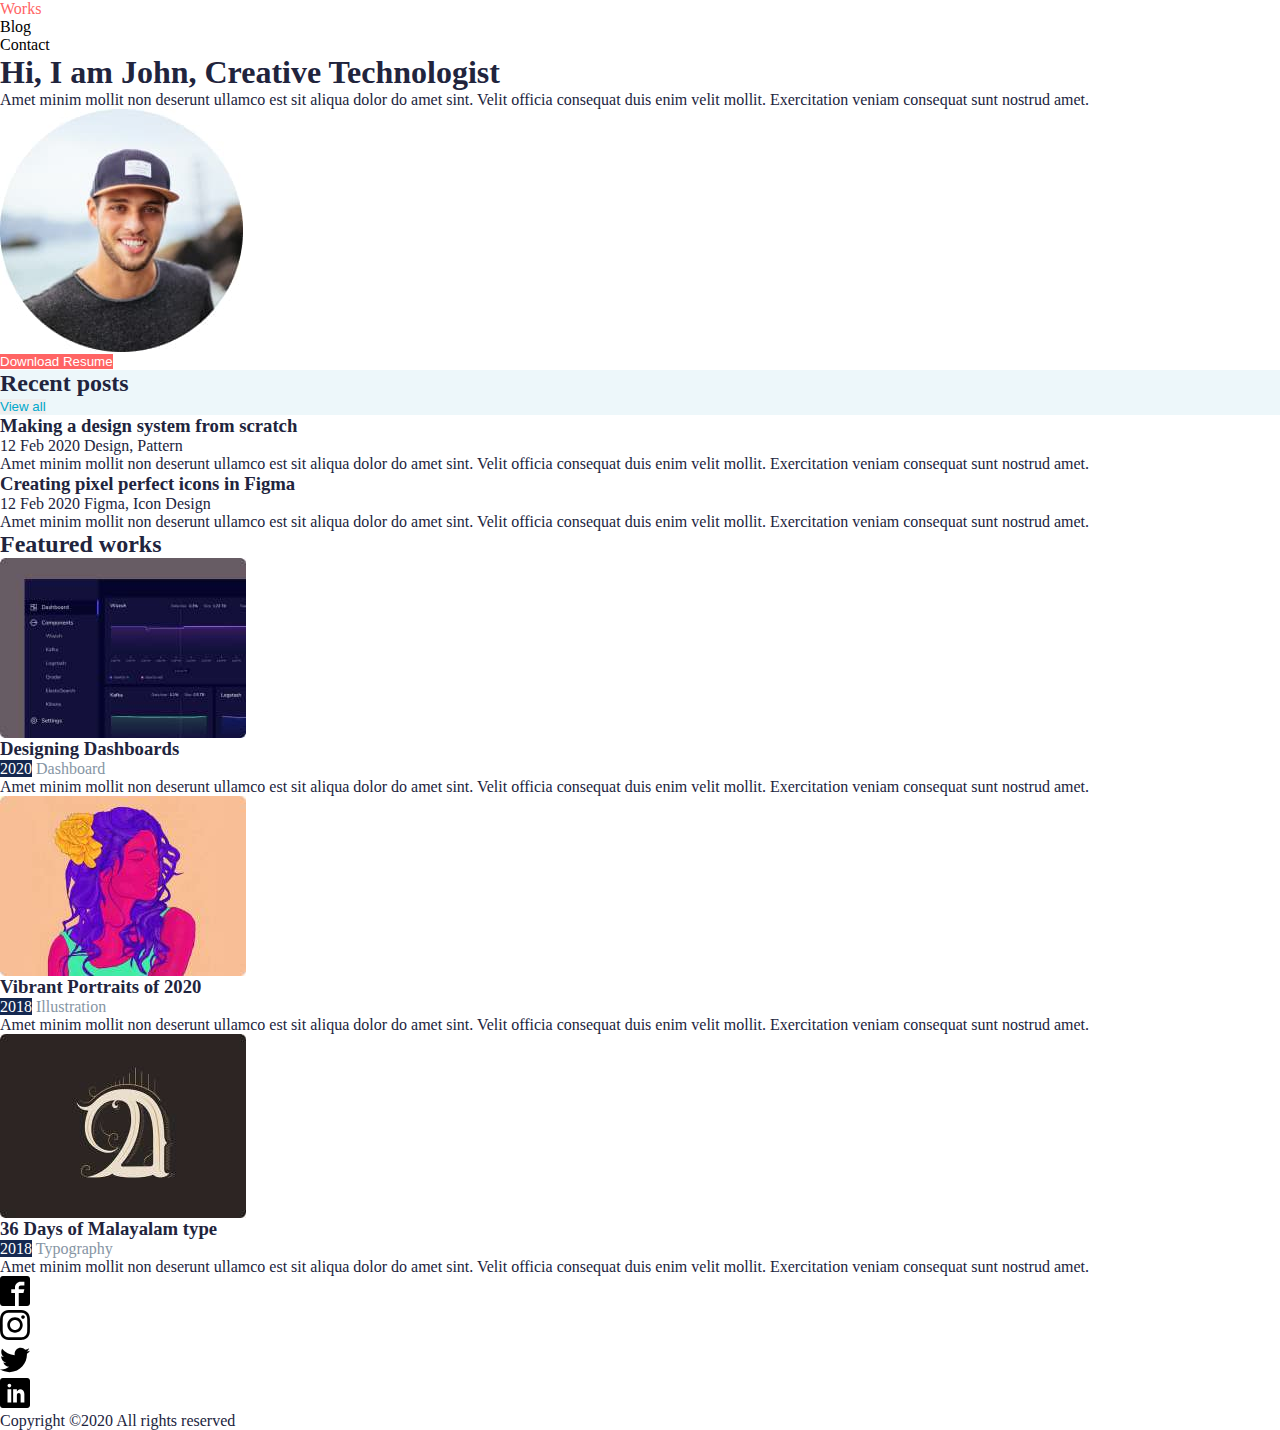
==== index.html @ 699602d0 "Merge branch 'main' into feature/blog-styles" ====
<!DOCTYPE html>
<html lang="en">
<head>
    <meta charset="UTF-8">
    <meta http-equiv="X-UA-Compatible" content="IE=edge">
    <meta name="viewport" content="width=device-width, initial-scale=1.0">
    <!-- <link rel="stylesheet" href="https://cdnjs.cloudflare.com/ajax/libs/normalize/8.0.1/normalize.min.css"
        integrity="sha512-NhSC1YmyruXifcj/KFRWoC561YpHpc5Jtzgvbuzx5VozKpWvQ+4nXhPdFgmx8xqexRcpAglTj9sIBWINXa8x5w=="
        crossorigin="anonymous" referrerpolicy="no-referrer" /> -->
        <link rel="stylesheet" href="./css/reset.css">
        <link rel="stylesheet" href="./css/styles.css">
    <title>My profile page</title>
</head>
<body>
    <header>
        <nav class="nav-menu">
            <ul class="nav-container">
                <li class="nav-item"><a href="/">Works</a></li>
                <li class="nav-item"><a href="/blog.html">Blog</a></li>
                <li class="nav-item"><a href="/">Contact</a></li>
            </ul>
        </nav>
    </header>
    <main>
        <!-- Section hero -->
        <section class="hero-wrapper">
            <h1 class="hero-title">
                Hi, I am John,
                Creative Technologist
            </h1>
            <p class="hero-text">Amet minim mollit non deserunt ullamco est sit aliqua dolor do amet sint. Velit officia consequat duis enim velit mollit. Exercitation veniam consequat sunt nostrud amet.</p>
            <img src="./images/profile_photo.jpg" alt="My photo" class="hero-img"/>
            <button type="button" class="hero-btn">
                Download Resume
            </button>
        </section>
        <!-- Section post -->
        <section class="post-container">
            <h2 class="post-title"> Recent posts</h2>
            <button type="button" class="post-btn">
                View all
            </button>
            <ul class="post-list">
                <li class="post-item">
                    <h3 class="post-item-title">Making a design system from scratch</h3>
                    <div class="post-item-wrapper">
                        <span class="post-item-date">12 Feb 2020</span>
                        <span class="post-item-theme">Design, Pattern</span>
                    </div>
                    <p  class="post-item-text">Amet minim mollit non deserunt ullamco est sit aliqua dolor do amet sint. Velit officia consequat duis enim velit mollit. Exercitation veniam consequat sunt nostrud amet.</p>
                </li>
                <li class="post-item">
                    <h3 class="post-item-title">Creating pixel perfect icons in Figma</h3>
                    <div class="post-item-wrapper">
                        <span class="post-item-date">12 Feb 2020</span>
                        <span class="post-item-theme">Figma, Icon Design</span>
                    </div>
                    <p class="post-item-text">Amet minim mollit non deserunt ullamco est sit aliqua dolor do amet sint. Velit officia consequat duis enim velit mollit. Exercitation veniam consequat sunt nostrud amet.</p>
                </li>
            </ul>
        </section>
        <!-- My-works -->
        <section class="works-container">
            <h2 class="works-title">Featured works</h2>
            <ul class="works-list">
                <li class="works-item">
                    <img src="./images/diagram_result.jpg" alt="diagram" class="works-item-image">
                    <h3 class="works-item-title">Designing Dashboards</h3>
                    <div class="works-item-info">
                        <span class="works-item-date">2020</span>
                        <span class="works-item-class">Dashboard</span>
                    </div>
                    <p class="works-item-text">Amet minim mollit non deserunt ullamco est sit aliqua dolor do amet sint. Velit officia consequat duis enim velit
                    mollit. Exercitation veniam consequat sunt nostrud amet.</p>
                </li>
                <li class="works-item"> 
                    <img src="./images/women-portrait_result.jpg" alt="women portrait" class="works-item-image">
                    <h3 class="works-item-title">Vibrant Portraits of 2020</h3>
                    <div class="works-item-info">
                        <span class="works-item-date">2018</span>
                        <span class="works-item-class">Illustration</span>
                    </div>
                    <p class="works-item-text">Amet minim mollit non deserunt ullamco est sit aliqua dolor do amet sint. Velit officia consequat duis enim velit
                    mollit. Exercitation veniam consequat sunt nostrud amet.</p>
                </li>
                <li class="works-item"> 
                    <img src="./images/symbol_result.jpg" alt="symbol 'A'" class="works-item-image">
                    <h3 class="works-item-title">36 Days of Malayalam type</h3>
                    <div class="works-item-info">
                        <span class="works-item-date">2018</span>
                        <span class="works-item-class">Typography</span>
                    </div>
                    <p class="works-item-text">Amet minim mollit non deserunt ullamco est sit aliqua dolor do amet sint. Velit officia consequat duis enim velit
                    mollit. Exercitation veniam consequat sunt nostrud amet.</p>
                </li>
            </ul>
        </section>
    </main>
    <footer>
        <ul class="footer-list">
            <li class="footer-item">
                <a class="footer-link" href="">
                    <svg class="footer-icon" width="30" height="30">
                        <use href="./images/icons.svg#icon-facebook"></use>
                    </svg>
                </a>
            </li>
            <li class="footer-item">
                <a class="footer-link" href="">
                    <svg class="footer-icon" width="30" height="30">
                        <use href="./images/icons.svg#icon-instagram"></use>
                    </svg>
                </a>
            </li>
            <li class="footer-item">
                <a class="footer-link" href="">
                    <svg class="footer-icon" width="30" height="30">
                        <use href="./images/icons.svg#icon-twitter"></use>
                    </svg>
                </a>
            </li>
            <li class="footer-item">
                <a class="footer-link" href="">
                    <svg class="footer-icon" width="30" height="30">
                        <use href="./images/icons.svg#icon-linkedin"></use>
                    </svg>
                </a>
            </li>
        </ul>
        <p>Copyright &copy;2020 All rights reserved</p>
    </footer>
</body>
</html>
---- css/styles.css ----
/* colors palette */

:root{
    --primary-text-color: #21243D;
    --accent-color:#FF6464;
    --background-color:#fff;
    --secondary-text-color:#000;
    --posts-section-bg: #EDF7FA;
    --view-btn-color:#00A8CC;
    --works-dates-bgc-color:#142850;
    --works-type-color:#8695A4;
    --works-line-color :#E0E0E0;
}

body{
    background-color: var(--background-color);
    color: var(--primary-text-color);
}

/* header-section styles */
.nav-item, .header-item{
    color:var(--secondary-text-color);
}
.nav-item:hover, .nav-item:focus{
    color: var(--accent-color);
}

.header-item:hover, .header-item:focus{
    color: var(--accent-color);
}

/* section hero */
.hero-btn{
    color: var(--background-color);
    background-color: var(--accent-color);
}


/* section-posts */
.post-container{
    background-color: var(--posts-section-bg);
}

.post-btn{
    color: var(--view-btn-color);
}
.post-item{
    background-color: var(--background-color);
}

/* works section */

.works-item-class, .blog-item-theme{
    color: var(--works-type-color);
}

.works-item-date{
    background-color:var(--works-dates-bgc-color);
    color: var(--background-color);
}

/* footer section */

.footer-link:hover .footer-icon,
.footer-link:focus .footer-icon{
    fill: var(--accent-color);
    cursor: pointer;
}

.blog-footer-item-link:hover .blog-footer-icon,
.blog-footer-item-link:focus .blog-footer-icon{
    fill: var(--accent-color);
    cursor: pointer;
}

.header-item-blog{
    color:var(--accent-color) ;
}
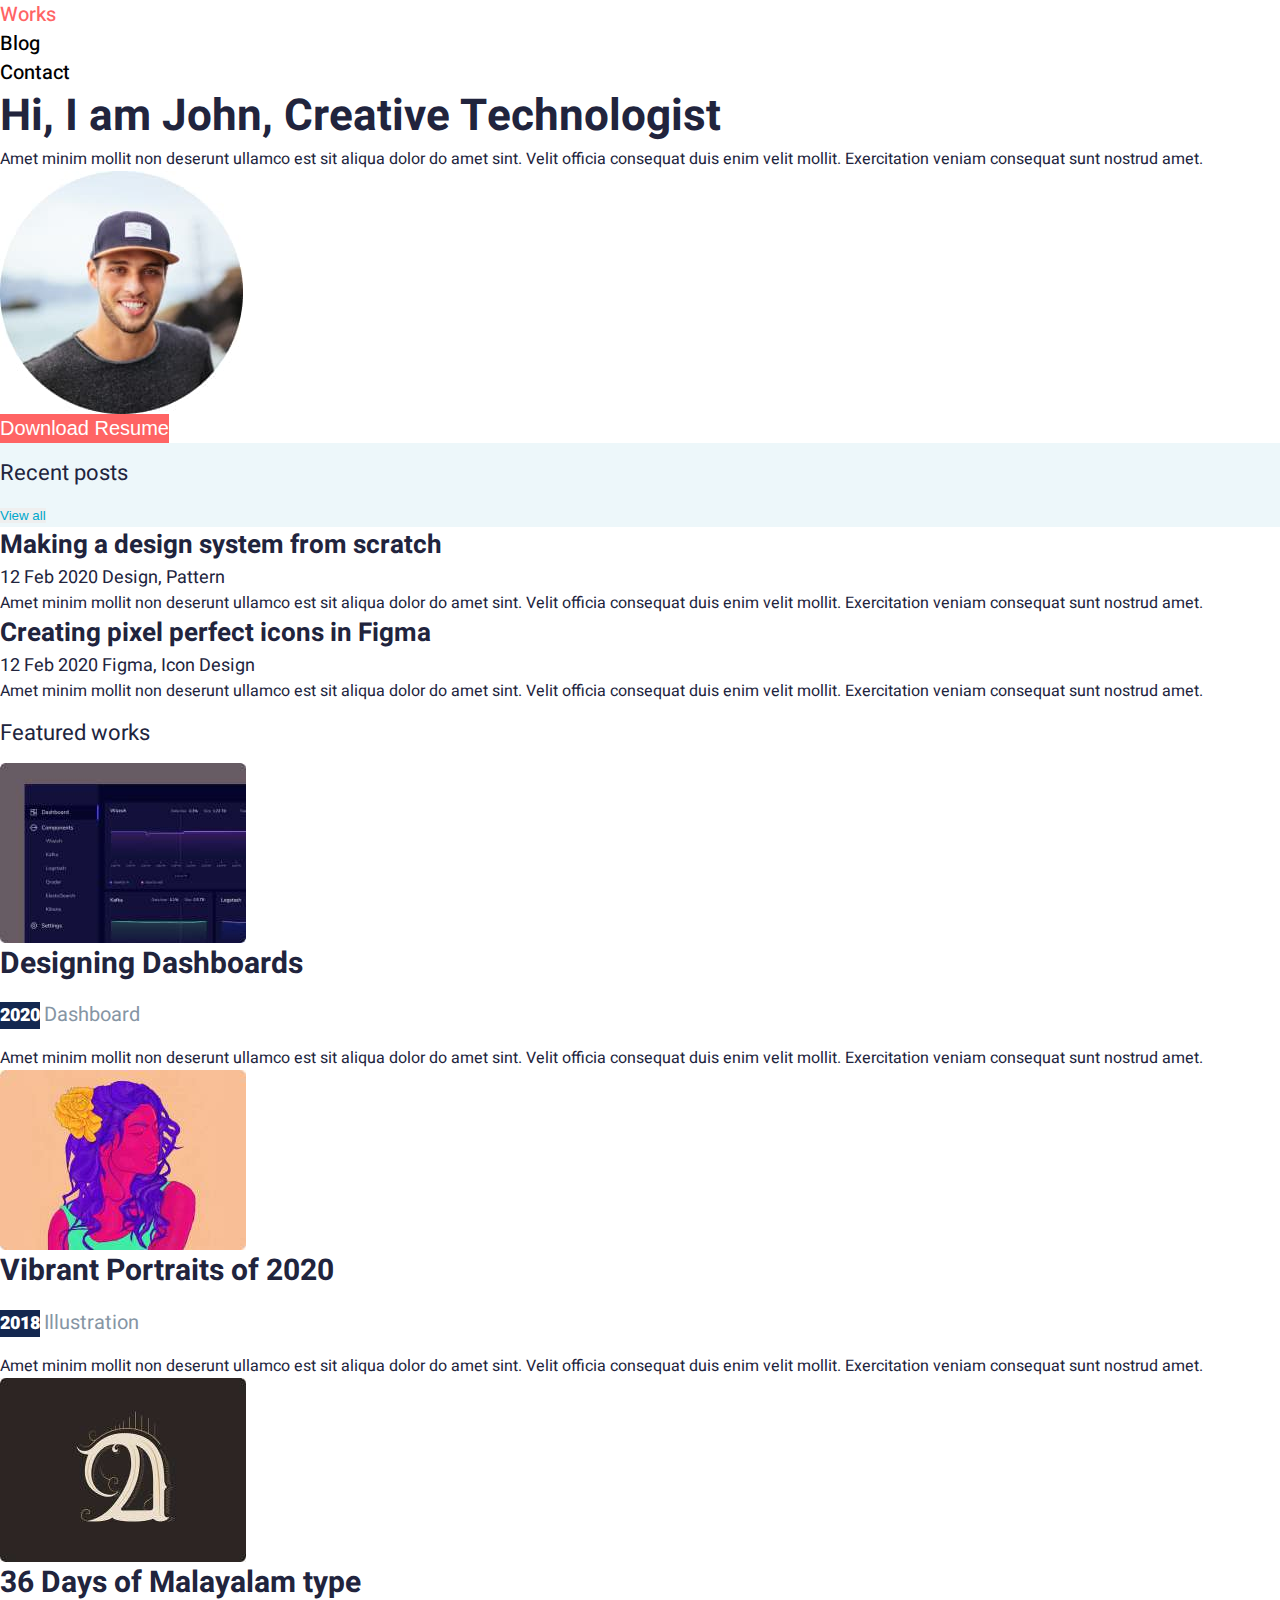
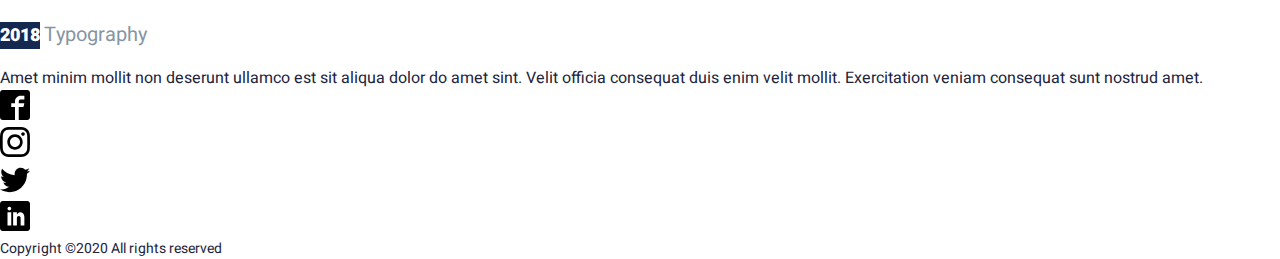
==== commit 8fef3cd1: "added styles for text" ====
--- a/index.html
+++ b/index.html
@@ -7,6 +7,18 @@
     <!-- <link rel="stylesheet" href="https://cdnjs.cloudflare.com/ajax/libs/normalize/8.0.1/normalize.min.css"
         integrity="sha512-NhSC1YmyruXifcj/KFRWoC561YpHpc5Jtzgvbuzx5VozKpWvQ+4nXhPdFgmx8xqexRcpAglTj9sIBWINXa8x5w=="
         crossorigin="anonymous" referrerpolicy="no-referrer" /> -->
+        
+            <!-- <link
+      rel="stylesheet"
+      href="https://cdnjs.cloudflare.com/ajax/libs/modern-normalize/1.1.0/modern-normalize.min.css"
+      integrity="sha512-wpPYUAdjBVSE4KJnH1VR1HeZfpl1ub8YT/NKx4PuQ5NmX2tKuGu6U/JRp5y+Y8XG2tV+wKQpNHVUX03MfMFn9Q=="
+      crossorigin="anonymous"
+      referrerpolicy="no-referrer"
+    /> -->
+    <link rel="preconnect" href="https://fonts.googleapis.com">
+    <link rel="preconnect" href="https://fonts.gstatic.com" crossorigin>
+    <link href="https://fonts.googleapis.com/css2?family=Heebo:wght@400;500;700;900&family=Inter&display=swap"
+        rel="stylesheet">
         <link rel="stylesheet" href="./css/reset.css">
         <link rel="stylesheet" href="./css/styles.css">
     <title>My profile page</title>
@@ -127,7 +139,7 @@
                 </a>
             </li>
         </ul>
-        <p>Copyright &copy;2020 All rights reserved</p>
+        <p class="footer-title">Copyright &copy;2020 All rights reserved</p>
     </footer>
 </body>
 </html>--- a/css/styles.css
+++ b/css/styles.css
@@ -10,16 +10,39 @@
     --works-dates-bgc-color:#142850;
     --works-type-color:#8695A4;
     --works-line-color :#E0E0E0;
+
+    --fw-extra-bold: 900;
+    --fw-bold: 700;
+    --fw-medium: 500;
+
+    --fs-large:44px;
+    --fs-medium:30px;
+
 }
 
 body{
     background-color: var(--background-color);
     color: var(--primary-text-color);
+    
+    font-family: 'Heebo';
+    font-weight: 400;
+    font-size: 16px;
+    line-height: 1.5;
 }
 
 /* header-section styles */
 .nav-item, .header-item{
     color:var(--secondary-text-color);
+}
+.nav-item,
+.header-item, .hero-btn {
+    font-weight: var(--fw-medium);
+}
+.nav-item,
+.header-item,
+.hero-btn,  .works-item-class {
+    font-size: 20px;
+    line-height: 1.45;
 }
 .nav-item:hover, .nav-item:focus{
     color: var(--accent-color);
@@ -27,6 +50,11 @@
 
 .header-item:hover, .header-item:focus{
     color: var(--accent-color);
+}
+.hero-title{
+    font-weight: var(--fw-bold);
+    font-size: var(--fs-large);
+    line-height: 1.36;
 }
 
 /* section hero */
@@ -40,12 +68,25 @@
 .post-container{
     background-color: var(--posts-section-bg);
 }
-
+.post-title, .works-title{
+    font-weight: 400;
+    font-size: 22px;
+    line-height: 2.73;
+}
 .post-btn{
     color: var(--view-btn-color);
 }
 .post-item{
     background-color: var(--background-color);
+}
+.post-item-title{
+    font-weight: var(--fw-bold);
+    font-size: 26px;
+    line-height: 1.46;
+}
+.post-item-wrapper{
+    font-size: 18px;
+    line-height: 1.44;
 }
 
 /* works section */
@@ -57,6 +98,14 @@
 .works-item-date{
     background-color:var(--works-dates-bgc-color);
     color: var(--background-color);
+    font-weight: var(--fw-extra-bold);
+    font-size: 18px;
+    line-height: 3.33;
+}
+.works-item-title{
+    font-weight: var(--fw-bold);
+    font-size: var(--fs-medium);
+    line-height: 1.46;
 }
 
 /* footer section */
@@ -67,12 +116,17 @@
     cursor: pointer;
 }
 
+.footer-title{
+    font-size: 14px;
+}
+
+/* Blog page styles */
 .blog-footer-item-link:hover .blog-footer-icon,
-.blog-footer-item-link:focus .blog-footer-icon{
+.blog-footer-item-link:focus .blog-footer-icon {
     fill: var(--accent-color);
     cursor: pointer;
 }
 
-.header-item-blog{
-    color:var(--accent-color) ;
-}
+.header-item-blog {
+    color: var(--accent-color);
+}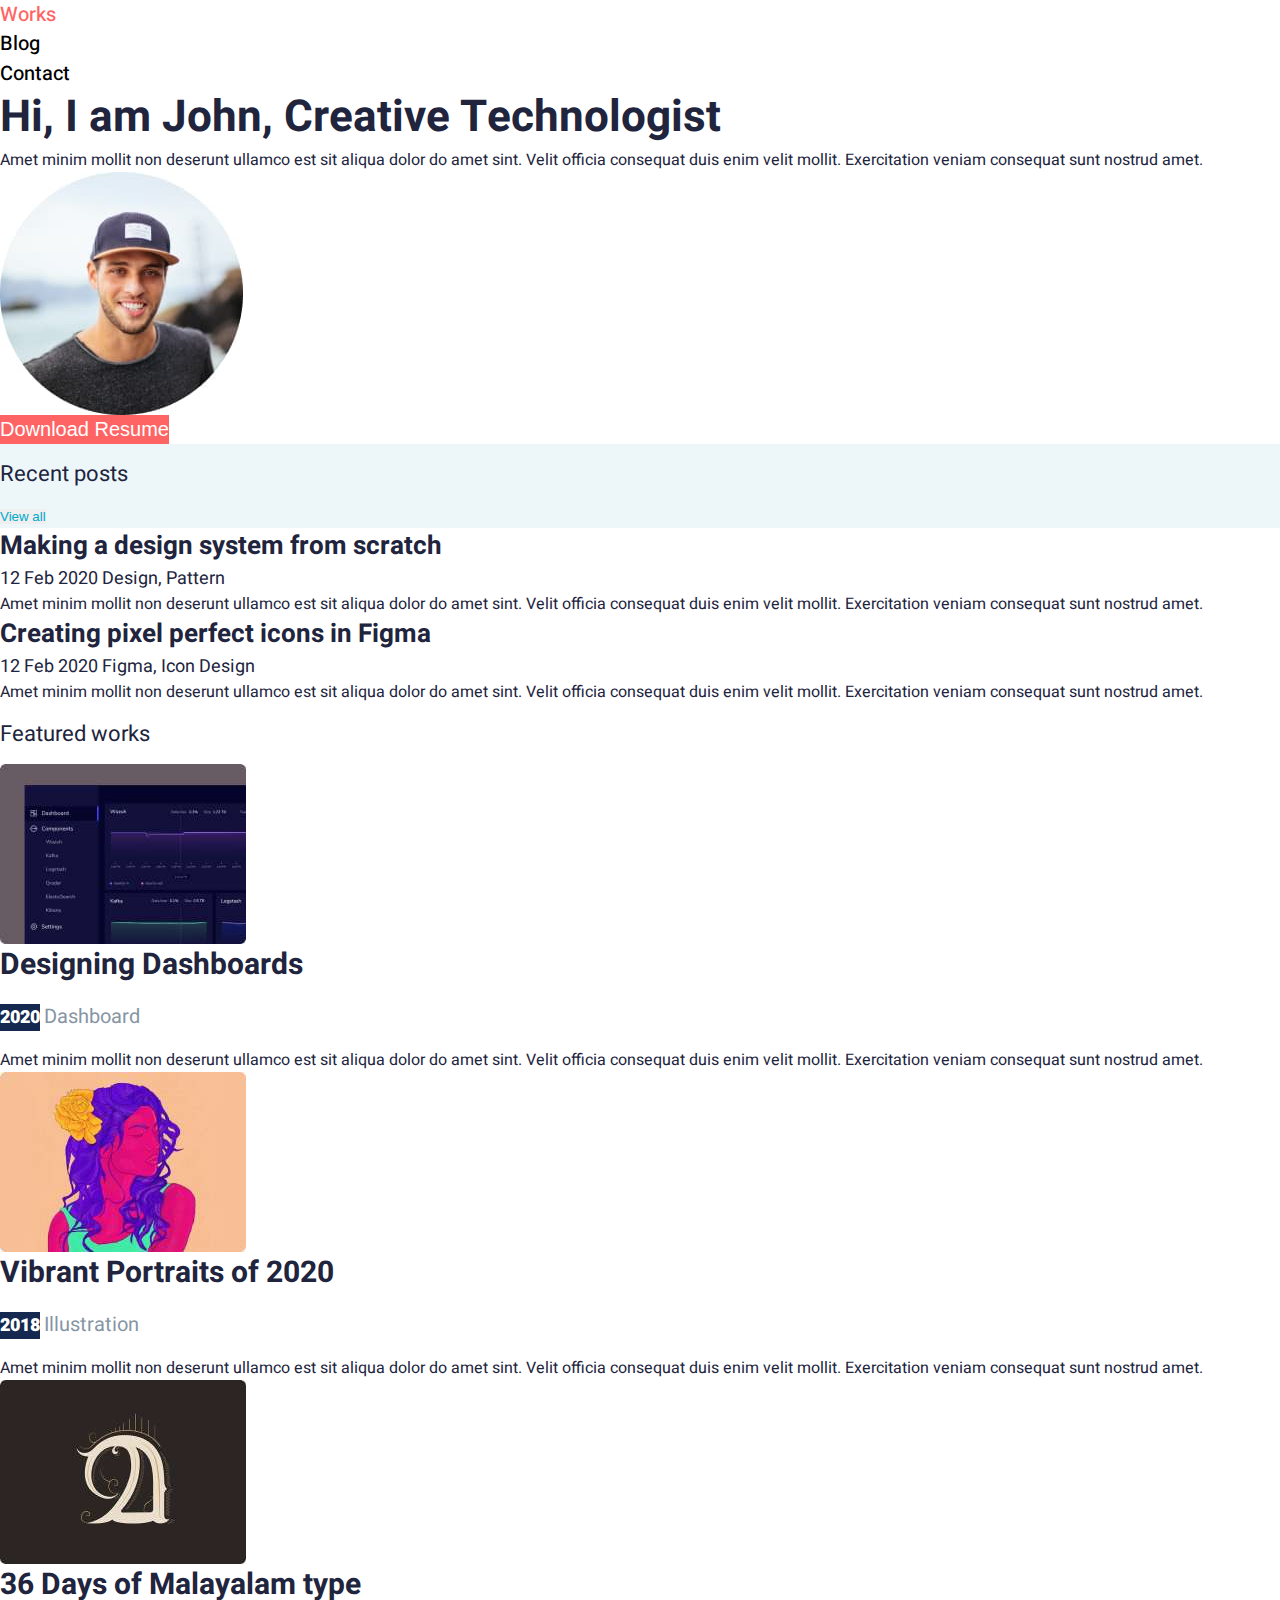
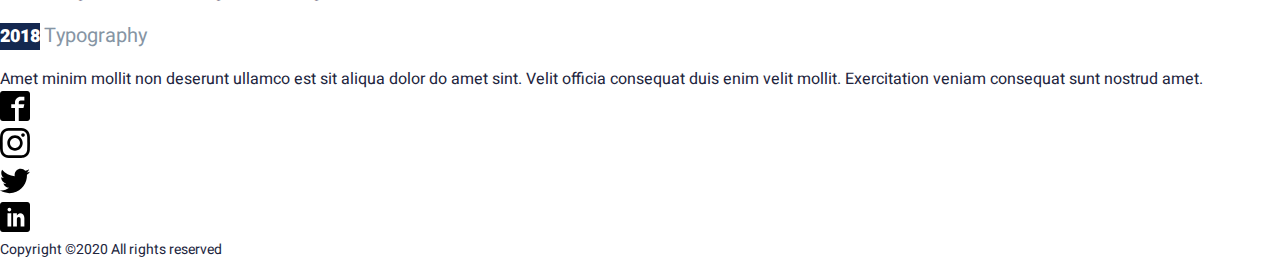
==== commit 35dd6bc2: "add styles to the blog" ====
--- a/index.html
+++ b/index.html
@@ -8,7 +8,7 @@
         integrity="sha512-NhSC1YmyruXifcj/KFRWoC561YpHpc5Jtzgvbuzx5VozKpWvQ+4nXhPdFgmx8xqexRcpAglTj9sIBWINXa8x5w=="
         crossorigin="anonymous" referrerpolicy="no-referrer" /> -->
         
-            <!-- <link
+        <!-- <link
       rel="stylesheet"
       href="https://cdnjs.cloudflare.com/ajax/libs/modern-normalize/1.1.0/modern-normalize.min.css"
       integrity="sha512-wpPYUAdjBVSE4KJnH1VR1HeZfpl1ub8YT/NKx4PuQ5NmX2tKuGu6U/JRp5y+Y8XG2tV+wKQpNHVUX03MfMFn9Q=="
--- a/css/styles.css
+++ b/css/styles.css
@@ -35,14 +35,15 @@
     color:var(--secondary-text-color);
 }
 .nav-item,
-.header-item, .hero-btn {
+.header-item, .header-item-blog, .hero-btn {
     font-weight: var(--fw-medium);
 }
 .nav-item,
 .header-item,
+.header-item-blog,
 .hero-btn,  .works-item-class {
     font-size: 20px;
-    line-height: 1.45;
+    line-height: 1.47;
 }
 .nav-item:hover, .nav-item:focus{
     color: var(--accent-color);
@@ -51,7 +52,7 @@
 .header-item:hover, .header-item:focus{
     color: var(--accent-color);
 }
-.hero-title{
+.hero-title, .blog-title {
     font-weight: var(--fw-bold);
     font-size: var(--fs-large);
     line-height: 1.36;
@@ -129,4 +130,15 @@
 
 .header-item-blog {
     color: var(--accent-color);
-}+}
+
+.blog-item-title{
+    font-weight: 500;
+    font-size: 30px;
+    line-height: 1.46;
+}
+
+.blog-item-date, .blog-item-theme{
+    font-size: 20px;
+    line-height: 1.47;
+}
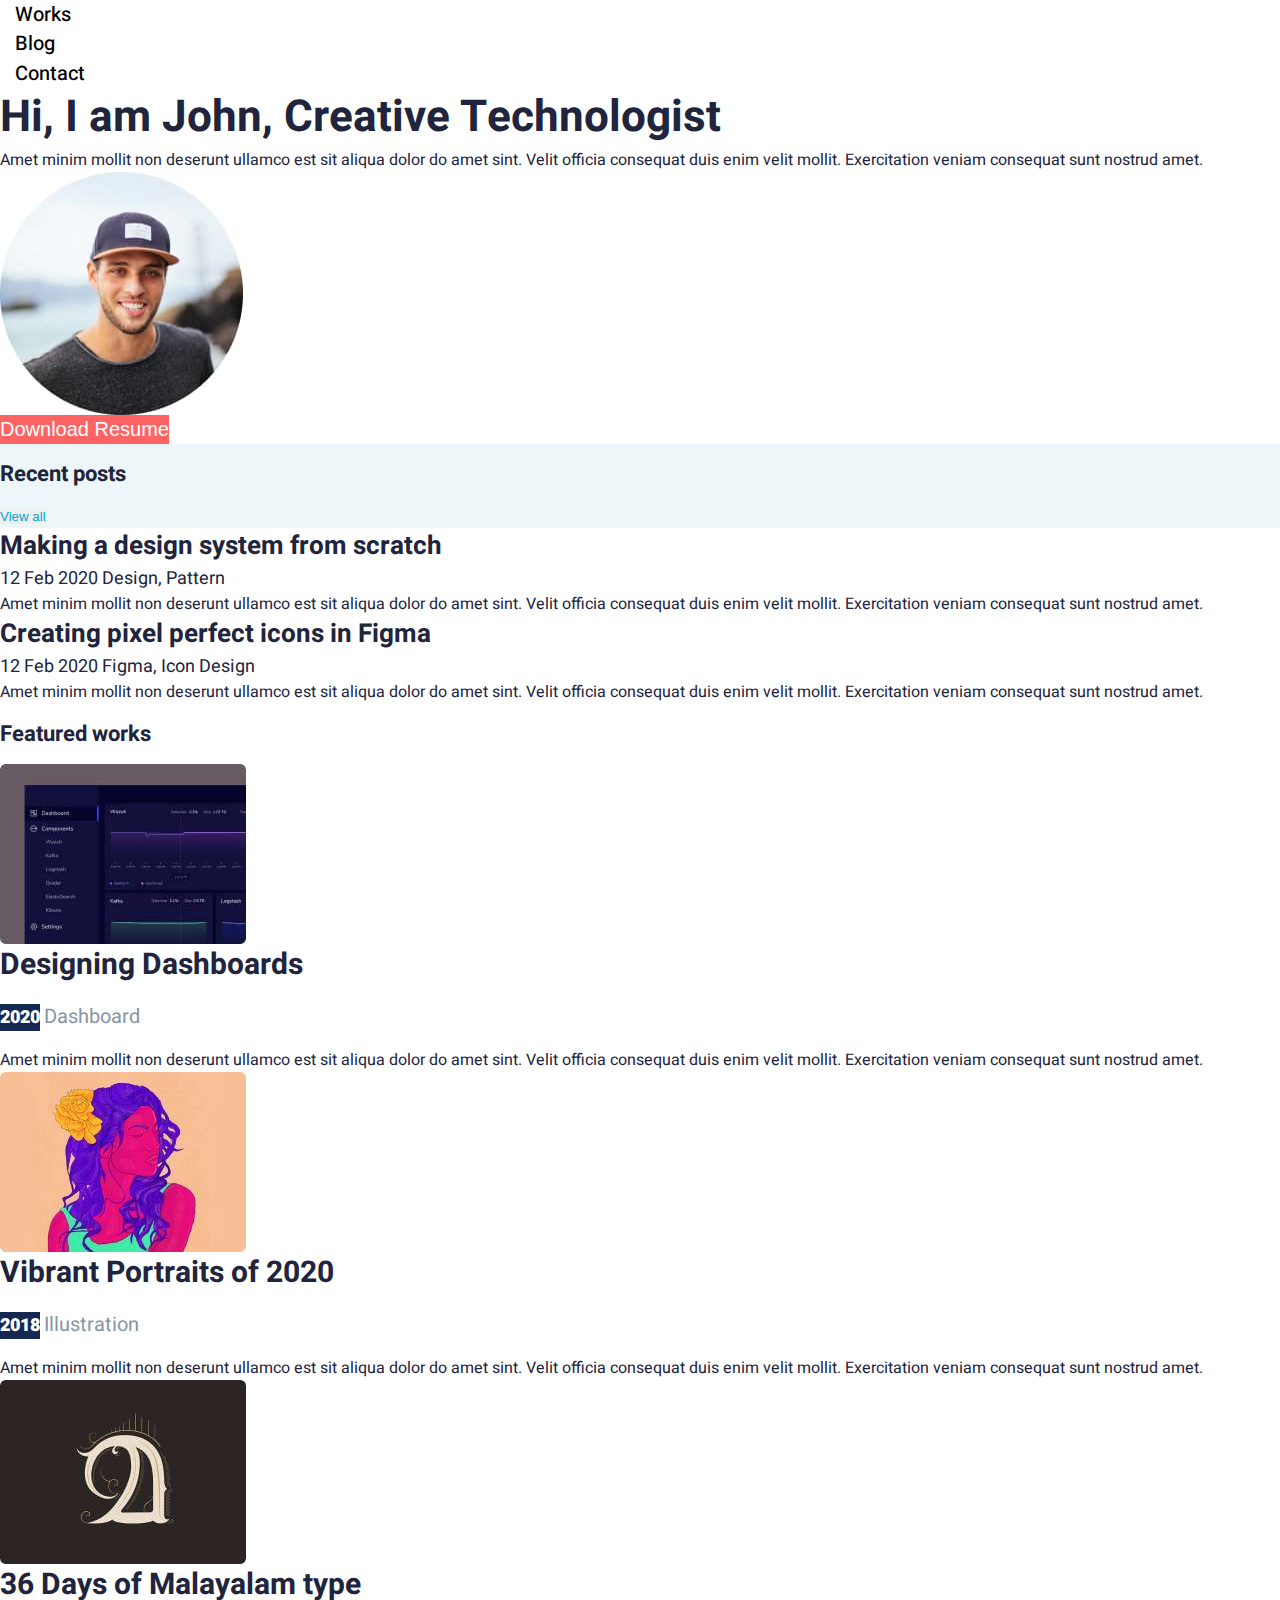
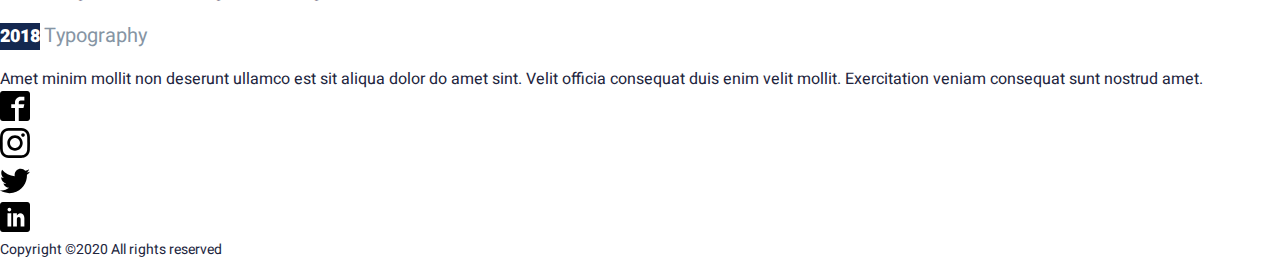
==== commit f50c6323: "added container" ====
--- a/index.html
+++ b/index.html
@@ -25,13 +25,15 @@
 </head>
 <body>
     <header>
-        <nav class="nav-menu">
-            <ul class="nav-container">
-                <li class="nav-item"><a href="/">Works</a></li>
-                <li class="nav-item"><a href="/blog.html">Blog</a></li>
-                <li class="nav-item"><a href="/">Contact</a></li>
-            </ul>
-        </nav>
+        <div class="container">
+            <nav class="nav-menu">
+                <ul class="nav-container">
+                    <li class="nav-item"><a href="/">Works</a></li>
+                    <li class="nav-item"><a href="/blog.html">Blog</a></li>
+                    <li class="nav-item"><a href="/">Contact</a></li>
+                </ul>
+            </nav>
+        </div>
     </header>
     <main>
         <!-- Section hero -->
--- a/css/styles.css
+++ b/css/styles.css
@@ -29,11 +29,16 @@
     font-size: 16px;
     line-height: 1.5;
 }
+.container{
+    width: 1200px;
+    padding: 0 15px;
+}
 
 /* header-section styles */
 .nav-item, .header-item{
     color:var(--secondary-text-color);
 }
+
 .nav-item,
 .header-item, .header-item-blog, .hero-btn {
     font-weight: var(--fw-medium);
@@ -41,14 +46,16 @@
 .nav-item,
 .header-item,
 .header-item-blog,
-.hero-btn,  .works-item-class {
+.hero-btn, 
+.works-item-class,
+.blog-item-date,
+.blog-item-theme {
     font-size: 20px;
     line-height: 1.47;
 }
 .nav-item:hover, .nav-item:focus{
     color: var(--accent-color);
 }
-
 .header-item:hover, .header-item:focus{
     color: var(--accent-color);
 }
@@ -70,7 +77,6 @@
     background-color: var(--posts-section-bg);
 }
 .post-title, .works-title{
-    font-weight: 400;
     font-size: 22px;
     line-height: 2.73;
 }
@@ -133,12 +139,8 @@
 }
 
 .blog-item-title{
-    font-weight: 500;
+    font-weight: var(--fw-medium);
     font-size: 30px;
     line-height: 1.46;
 }
 
-.blog-item-date, .blog-item-theme{
-    font-size: 20px;
-    line-height: 1.47;
-}
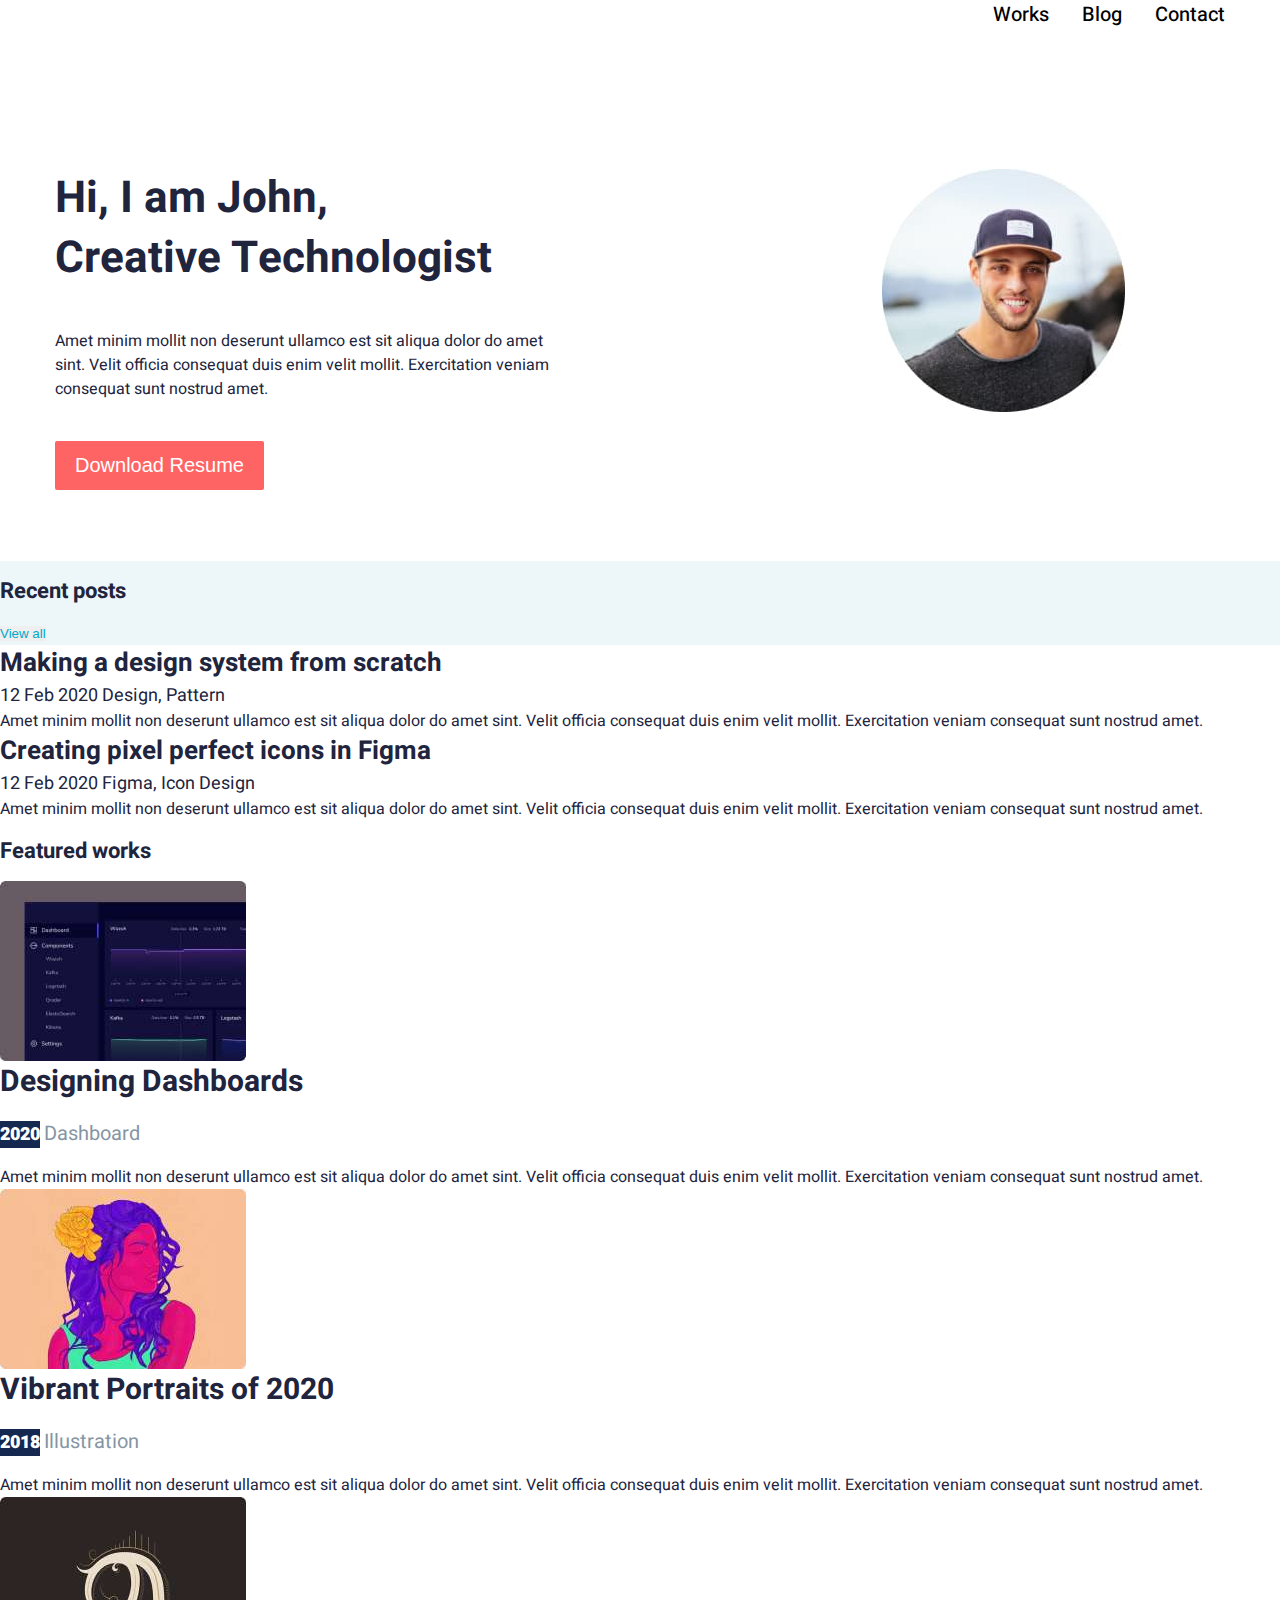
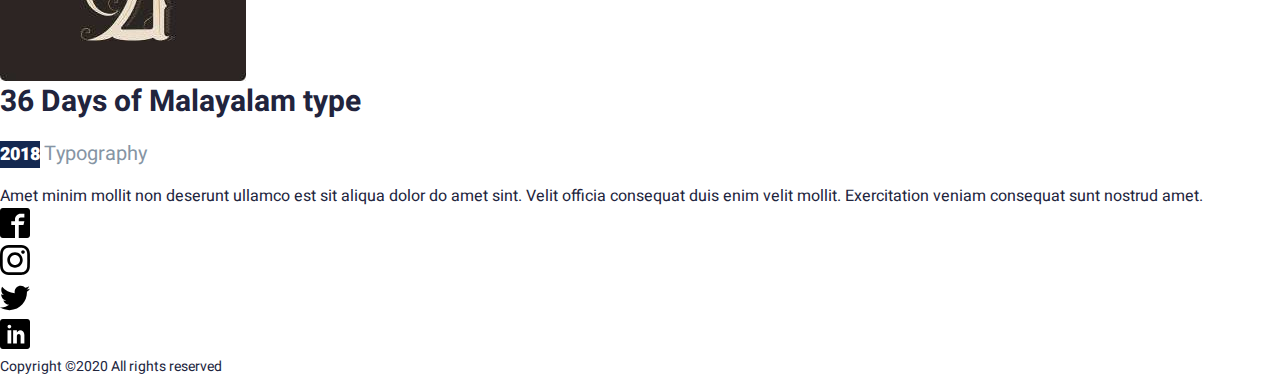
==== commit aece7b6d: "Add markup header and hero section" ====
--- a/index.html
+++ b/index.html
@@ -38,15 +38,23 @@
     <main>
         <!-- Section hero -->
         <section class="hero-wrapper">
-            <h1 class="hero-title">
-                Hi, I am John,
-                Creative Technologist
-            </h1>
-            <p class="hero-text">Amet minim mollit non deserunt ullamco est sit aliqua dolor do amet sint. Velit officia consequat duis enim velit mollit. Exercitation veniam consequat sunt nostrud amet.</p>
-            <img src="./images/profile_photo.jpg" alt="My photo" class="hero-img"/>
-            <button type="button" class="hero-btn">
-                Download Resume
-            </button>
+            <div class="container">
+                <div class="hero-main-content">
+                    <div class="title-wrapper">
+                        <h1 class="hero-title">
+                            Hi, I am John,
+                            Creative Technologist
+                        </h1>
+                        <p class="hero-text">Amet minim mollit non deserunt ullamco est sit aliqua dolor do amet sint. Velit officia consequat duis enim velit mollit. Exercitation veniam consequat sunt nostrud amet.</p>
+                        <button type="button" class="hero-btn">
+                            Download Resume
+                        </button>
+                    </div>
+                    <div class="hero-img-container">
+                        <img src="./images/profile_photo.jpg" alt="My photo" class="hero-img"/>
+                    </div>
+                </div>
+            </div>
         </section>
         <!-- Section post -->
         <section class="post-container">
--- a/css/styles.css
+++ b/css/styles.css
@@ -32,6 +32,18 @@
 .container{
     width: 1200px;
     padding: 0 15px;
+    margin-left: auto;
+    margin-right: auto;
+}
+
+.nav-container{
+    display: flex;
+    justify-content: flex-end;
+    align-items: center;
+}
+
+.nav-item:not(:first-child){
+    margin-left: 33px;
 }
 
 /* header-section styles */
@@ -59,6 +71,29 @@
 .header-item:hover, .header-item:focus{
     color: var(--accent-color);
 }
+
+.hero-wrapper{
+    padding-top: 140px;
+    padding-bottom: 71px;
+}
+
+.hero-main-content{
+    display: flex;
+    align-items: start;
+    justify-content: space-between;
+    padding-right: 100px;
+}
+
+.hero-title{
+    width: 446px;
+}
+
+.hero-text{
+    margin-top: 40px;
+    width: 497px;
+}
+
+
 .hero-title, .blog-title {
     font-weight: var(--fw-bold);
     font-size: var(--fs-large);
@@ -67,6 +102,9 @@
 
 /* section hero */
 .hero-btn{
+    margin-top: 40px;
+    padding: 10px 20px;
+    border-radius: 2px;
     color: var(--background-color);
     background-color: var(--accent-color);
 }
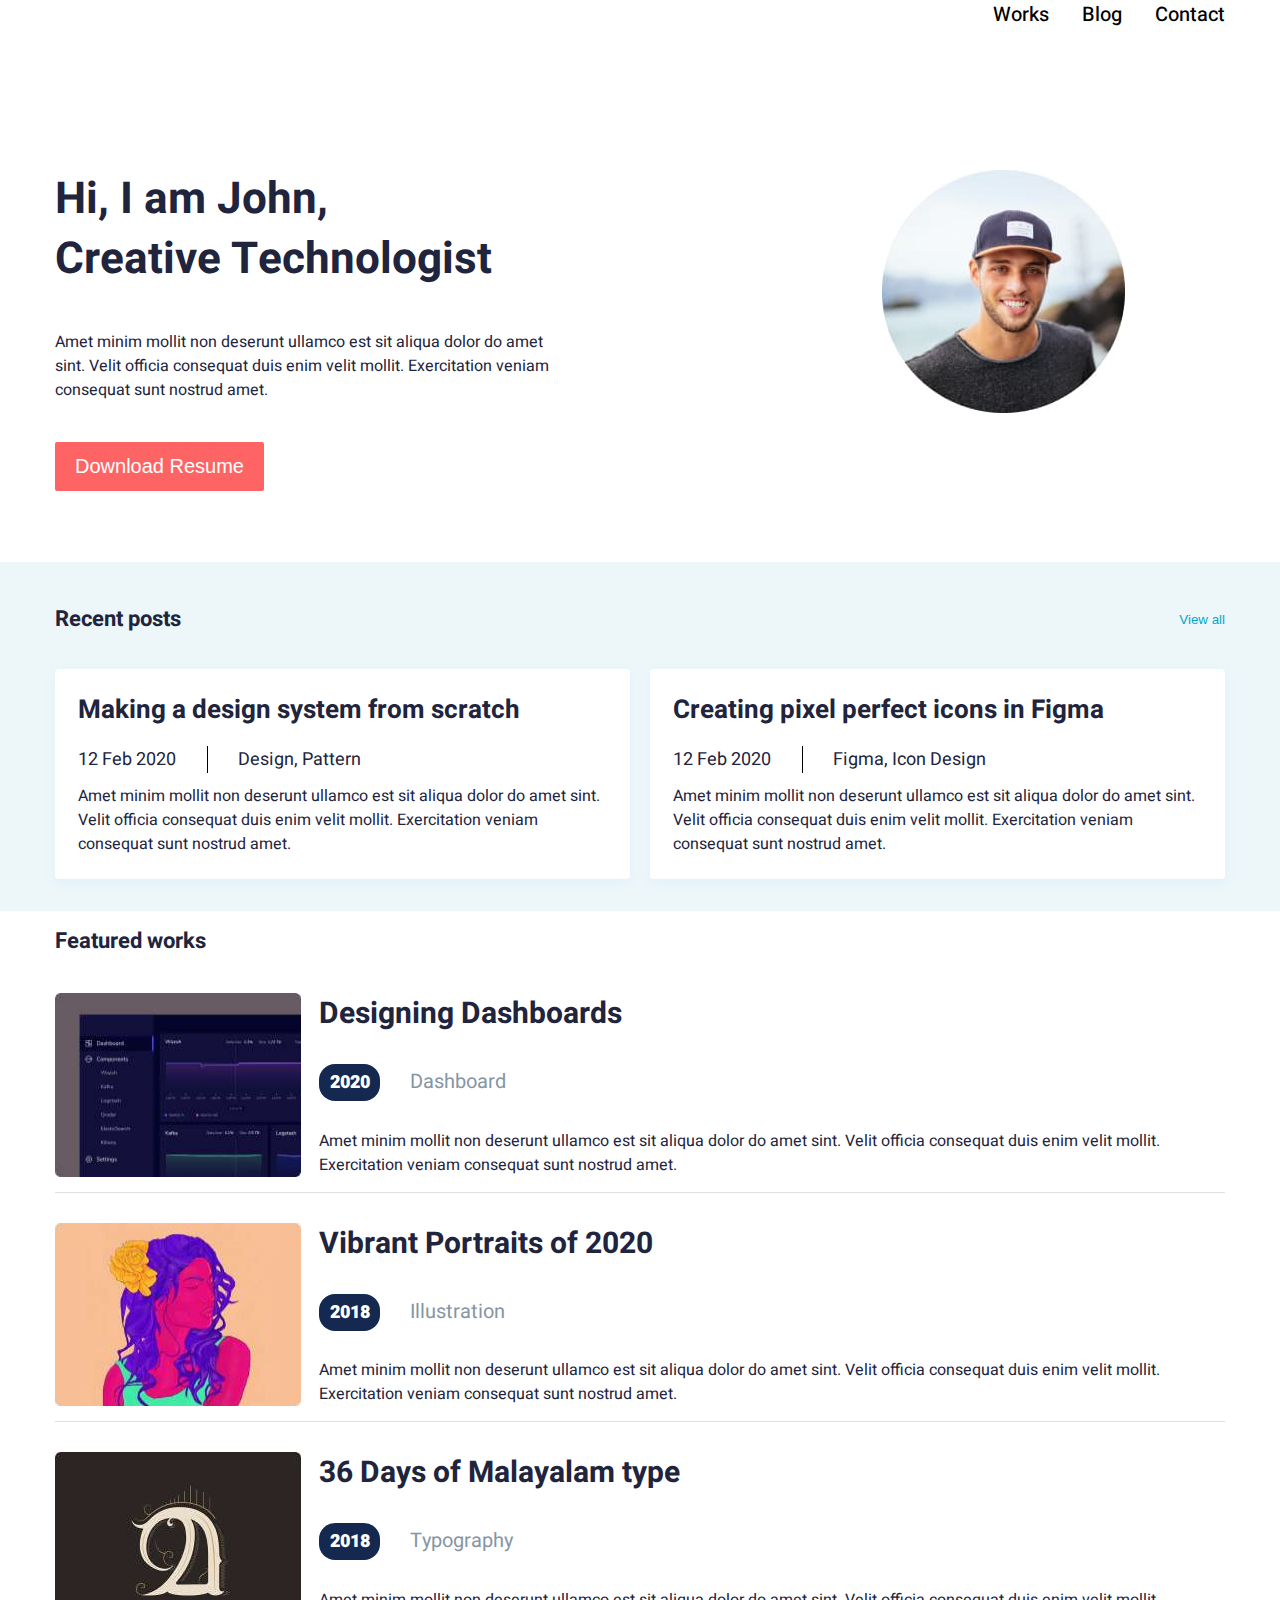
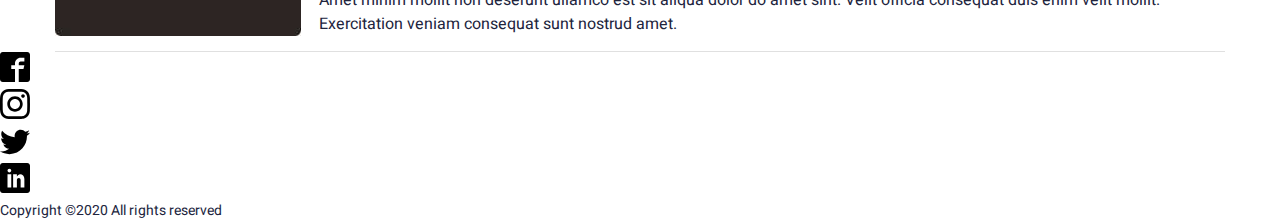
==== commit 4895d6b1: "added styles for sections" ====
--- a/index.html
+++ b/index.html
@@ -58,10 +58,13 @@
         </section>
         <!-- Section post -->
         <section class="post-container">
-            <h2 class="post-title"> Recent posts</h2>
-            <button type="button" class="post-btn">
-                View all
-            </button>
+            <div class="container">
+                <div class="post-header">
+                    <h2 class="post-title"> Recent posts</h2>
+                    <button type="button" class="post-btn">
+                        View all
+                    </button>
+                </div>
             <ul class="post-list">
                 <li class="post-item">
                     <h3 class="post-item-title">Making a design system from scratch</h3>
@@ -80,42 +83,51 @@
                     <p class="post-item-text">Amet minim mollit non deserunt ullamco est sit aliqua dolor do amet sint. Velit officia consequat duis enim velit mollit. Exercitation veniam consequat sunt nostrud amet.</p>
                 </li>
             </ul>
+            </div>
         </section>
         <!-- My-works -->
         <section class="works-container">
-            <h2 class="works-title">Featured works</h2>
-            <ul class="works-list">
-                <li class="works-item">
-                    <img src="./images/diagram_result.jpg" alt="diagram" class="works-item-image">
-                    <h3 class="works-item-title">Designing Dashboards</h3>
-                    <div class="works-item-info">
-                        <span class="works-item-date">2020</span>
-                        <span class="works-item-class">Dashboard</span>
-                    </div>
-                    <p class="works-item-text">Amet minim mollit non deserunt ullamco est sit aliqua dolor do amet sint. Velit officia consequat duis enim velit
-                    mollit. Exercitation veniam consequat sunt nostrud amet.</p>
-                </li>
-                <li class="works-item"> 
-                    <img src="./images/women-portrait_result.jpg" alt="women portrait" class="works-item-image">
-                    <h3 class="works-item-title">Vibrant Portraits of 2020</h3>
-                    <div class="works-item-info">
-                        <span class="works-item-date">2018</span>
-                        <span class="works-item-class">Illustration</span>
-                    </div>
-                    <p class="works-item-text">Amet minim mollit non deserunt ullamco est sit aliqua dolor do amet sint. Velit officia consequat duis enim velit
-                    mollit. Exercitation veniam consequat sunt nostrud amet.</p>
-                </li>
-                <li class="works-item"> 
-                    <img src="./images/symbol_result.jpg" alt="symbol 'A'" class="works-item-image">
-                    <h3 class="works-item-title">36 Days of Malayalam type</h3>
-                    <div class="works-item-info">
-                        <span class="works-item-date">2018</span>
-                        <span class="works-item-class">Typography</span>
-                    </div>
-                    <p class="works-item-text">Amet minim mollit non deserunt ullamco est sit aliqua dolor do amet sint. Velit officia consequat duis enim velit
-                    mollit. Exercitation veniam consequat sunt nostrud amet.</p>
-                </li>
-            </ul>
+            <div class="container">
+                <h2 class="works-title">Featured works</h2>
+                <ul class="works-list">
+                    <li class="works-item">
+                        <img src="./images/diagram_result.jpg" alt="diagram" class="works-item-image">
+                        <div class="works-item-main">
+                            <h3 class="works-item-title">Designing Dashboards</h3>
+                            <div class="works-item-info">
+                                <span class="works-item-date">2020</span>
+                                <span class="works-item-class">Dashboard</span>
+                            </div>
+                            <p class="works-item-text">Amet minim mollit non deserunt ullamco est sit aliqua dolor do amet sint. Velit officia consequat duis enim velit
+                            mollit. Exercitation veniam consequat sunt nostrud amet.</p>
+                        </div>
+                    </li>
+                    <li class="works-item"> 
+                        <img src="./images/women-portrait_result.jpg" alt="women portrait" class="works-item-image">
+                        <div class="works-item-main">
+                            <h3 class="works-item-title">Vibrant Portraits of 2020</h3>
+                            <div class="works-item-info">
+                                <span class="works-item-date">2018</span>
+                                <span class="works-item-class">Illustration</span>
+                            </div>
+                            <p class="works-item-text">Amet minim mollit non deserunt ullamco est sit aliqua dolor do amet sint. Velit officia consequat duis enim velit
+                            mollit. Exercitation veniam consequat sunt nostrud amet.</p>
+                        </div>
+                    </li>
+                    <li class="works-item"> 
+                        <img src="./images/symbol_result.jpg" alt="symbol 'A'" class="works-item-image">
+                        <div class="works-item-main">
+                            <h3 class="works-item-title">36 Days of Malayalam type</h3>
+                            <div class="works-item-info">
+                                <span class="works-item-date">2018</span>
+                                <span class="works-item-class">Typography</span>
+                            </div>
+                            <p class="works-item-text">Amet minim mollit non deserunt ullamco est sit aliqua dolor do amet sint. Velit officia consequat duis enim velit
+                            mollit. Exercitation veniam consequat sunt nostrud amet.</p>
+                        </div>
+                    </li>
+                </ul>
+            </div>
         </section>
     </main>
     <footer>
--- a/css/styles.css
+++ b/css/styles.css
@@ -29,9 +29,13 @@
     font-size: 16px;
     line-height: 1.5;
 }
+.container .nav-container:nth-child(2){
+    color:teal;
+}
 .container{
     width: 1200px;
     padding: 0 15px;
+
     margin-left: auto;
     margin-right: auto;
 }
@@ -49,6 +53,7 @@
 /* header-section styles */
 .nav-item, .header-item{
     color:var(--secondary-text-color);
+    height: 30px;
 }
 
 .nav-item,
@@ -112,41 +117,98 @@
 
 /* section-posts */
 .post-container{
+    padding-top: 27px;
+    padding-bottom: 32px;
     background-color: var(--posts-section-bg);
+}
+.post-header{
+    display: flex;
+    justify-content: space-between;
+}
+.post-list{
+    display: flex;
+    align-items: center;
+    margin-left: -20px;
+    /* justify-content: space-between; */
+    margin-top: 20px;
 }
 .post-title, .works-title{
     font-size: 22px;
     line-height: 2.73;
 }
 .post-btn{
+    background: transparent;
+    outline: none;
+    cursor: pointer;
     color: var(--view-btn-color);
 }
 .post-item{
+    flex-basis: calc(100% / 2 - 20px);
+    padding: 23px;
+    margin-left: 20px;
     background-color: var(--background-color);
-}
+    box-shadow: 0px 4px 10px rgba(187, 225, 250, 0.25);
+    border-radius: 4px;
+}
+/* .post-item:not(:first-child) {
+        margin-left: 20px;
+} */
 .post-item-title{
     font-weight: var(--fw-bold);
     font-size: 26px;
     line-height: 1.46;
 }
 .post-item-wrapper{
+    margin-top: 17px;
     font-size: 18px;
     line-height: 1.44;
 }
+.post-item-date{
+    padding-right: 31px;
+    border-right: 1px solid #000;
+
+}
+.post-item-theme{
+    margin-left: 26px;
+}
+.post-item-text{
+    margin-top: 11px;
+}
 
 /* works section */
-
+.works-list{
+    margin-top: 22px;
+}
+.works-item{
+    display: flex;
+    padding-bottom: 15px;
+    border-bottom: 1px solid #E0E0E0;
+}
+.works-item:not(:first-child) {
+    margin-top: 30px;
+}
+.works-item-main{
+    margin-left: 18px;
+}
 .works-item-class, .blog-item-theme{
     color: var(--works-type-color);
 }
+.works-item-info, .works-item-text{
+    margin-top: 16px;
+}
 
 .works-item-date{
+    padding: 5px 10.5px;
+    border-radius: 16px;
     background-color:var(--works-dates-bgc-color);
     color: var(--background-color);
     font-weight: var(--fw-extra-bold);
     font-size: 18px;
     line-height: 3.33;
 }
+.works-item-class{
+    margin-left: 26px;
+}
 .works-item-title{
     font-weight: var(--fw-bold);
     font-size: var(--fs-medium);
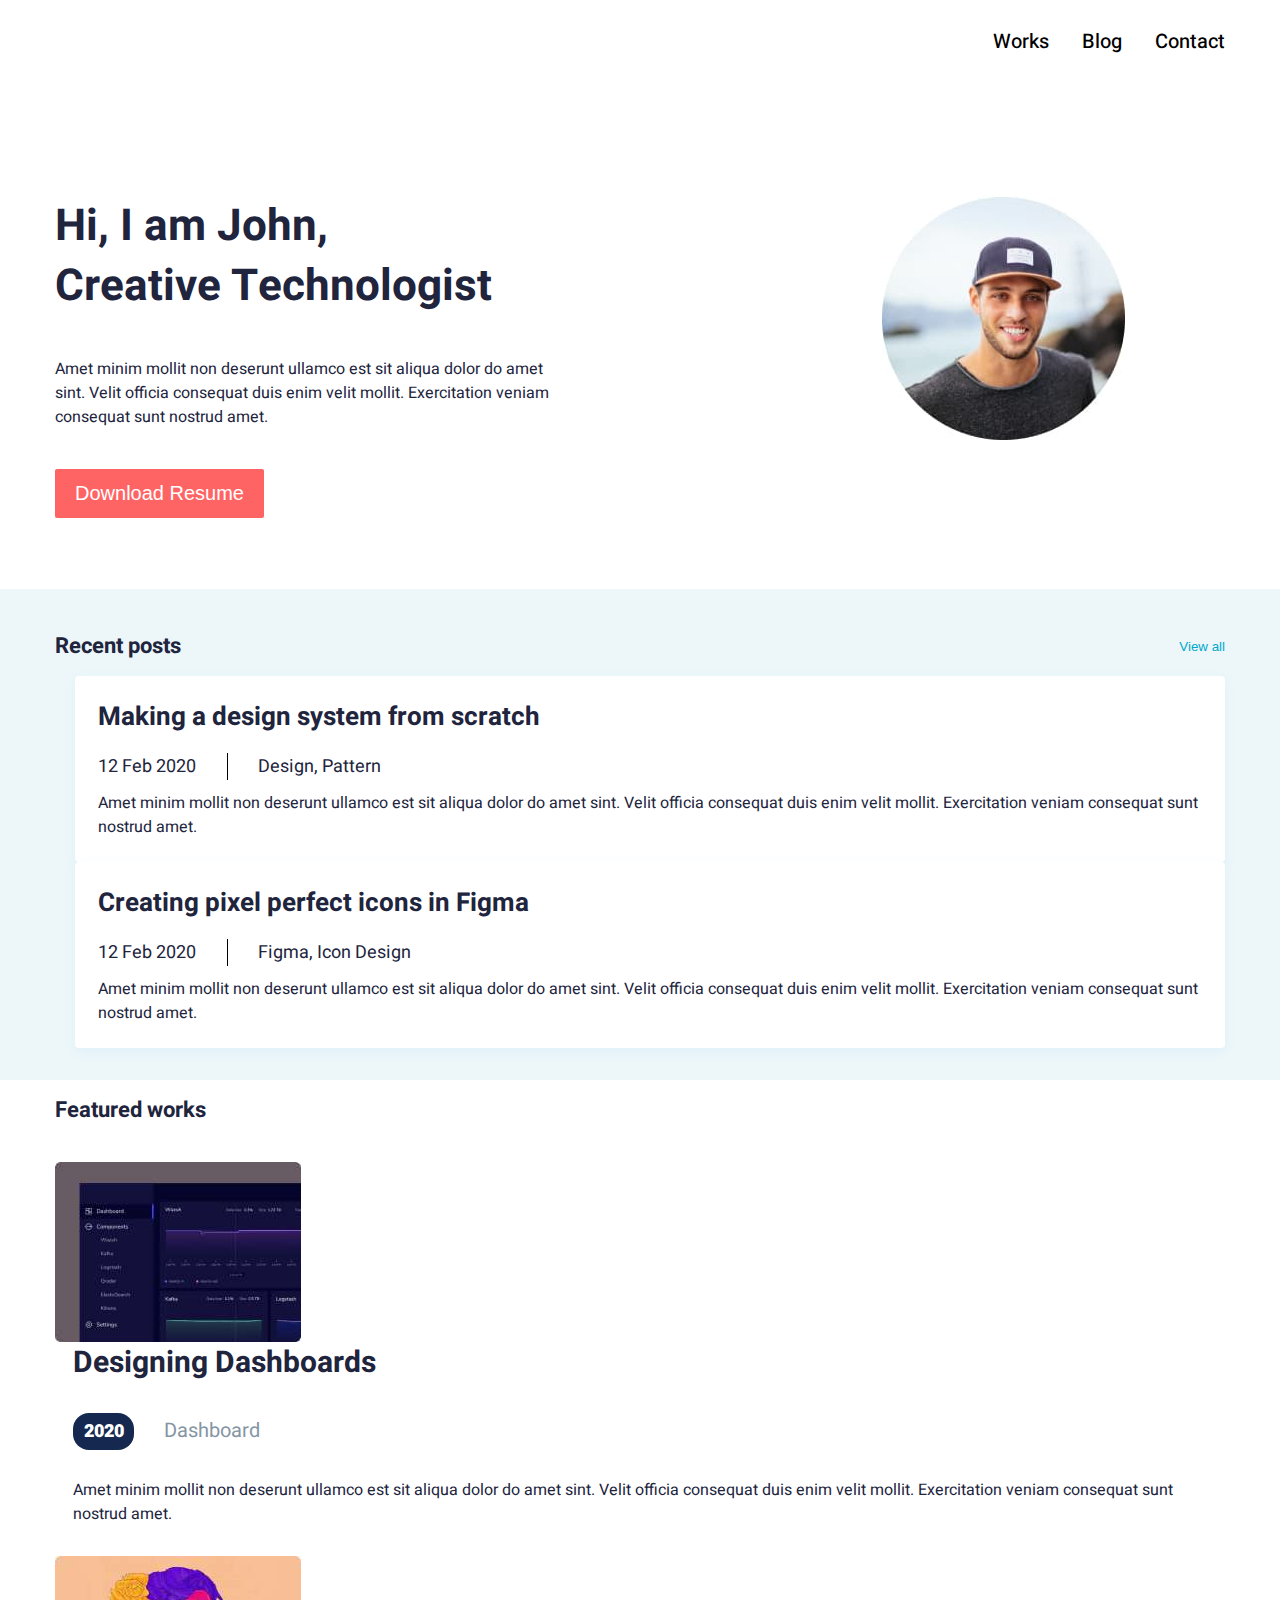
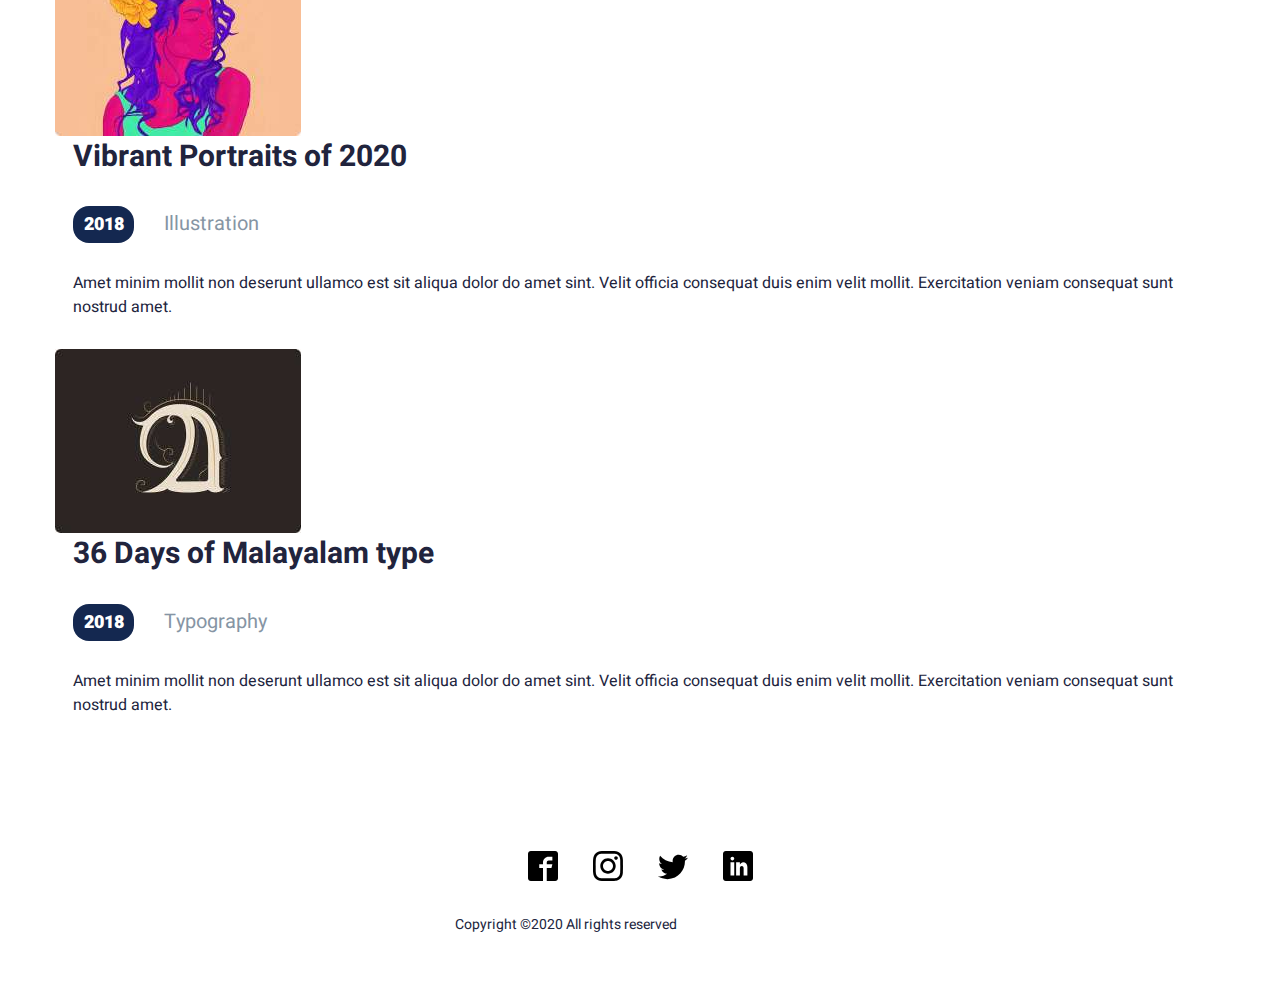
==== commit f297c7fc: "Add markup to blog and main footer" ====
--- a/index.html
+++ b/index.html
@@ -25,15 +25,17 @@
 </head>
 <body>
     <header>
-        <div class="container">
-            <nav class="nav-menu">
-                <ul class="nav-container">
-                    <li class="nav-item"><a href="/">Works</a></li>
-                    <li class="nav-item"><a href="/blog.html">Blog</a></li>
-                    <li class="nav-item"><a href="/">Contact</a></li>
-                </ul>
-            </nav>
-        </div>
+        <section class="header-section">
+            <div class="container">
+                <nav class="nav-menu">
+                    <ul class="nav-container">
+                        <li class="nav-item"><a href="/">Works</a></li>
+                        <li class="nav-item"><a href="/blog.html">Blog</a></li>
+                        <li class="nav-item"><a href="/">Contact</a></li>
+                    </ul>
+                </nav>
+            </div>
+        </section>
     </header>
     <main>
         <!-- Section hero -->
@@ -65,7 +67,7 @@
                         View all
                     </button>
                 </div>
-            <ul class="post-list">
+            <ul class="p    ost-list">
                 <li class="post-item">
                     <h3 class="post-item-title">Making a design system from scratch</h3>
                     <div class="post-item-wrapper">
@@ -131,37 +133,41 @@
         </section>
     </main>
     <footer>
-        <ul class="footer-list">
-            <li class="footer-item">
-                <a class="footer-link" href="">
-                    <svg class="footer-icon" width="30" height="30">
-                        <use href="./images/icons.svg#icon-facebook"></use>
-                    </svg>
-                </a>
-            </li>
-            <li class="footer-item">
-                <a class="footer-link" href="">
-                    <svg class="footer-icon" width="30" height="30">
-                        <use href="./images/icons.svg#icon-instagram"></use>
-                    </svg>
-                </a>
-            </li>
-            <li class="footer-item">
-                <a class="footer-link" href="">
-                    <svg class="footer-icon" width="30" height="30">
-                        <use href="./images/icons.svg#icon-twitter"></use>
-                    </svg>
-                </a>
-            </li>
-            <li class="footer-item">
-                <a class="footer-link" href="">
-                    <svg class="footer-icon" width="30" height="30">
-                        <use href="./images/icons.svg#icon-linkedin"></use>
-                    </svg>
-                </a>
-            </li>
-        </ul>
-        <p class="footer-title">Copyright &copy;2020 All rights reserved</p>
+        <section class="footer-section">
+            <div class="container">
+                <ul class="footer-list">
+                    <li class="footer-item">
+                        <a class="footer-link" href="">
+                            <svg class="footer-icon" width="30" height="30">
+                                <use href="./images/icons.svg#icon-facebook"></use>
+                            </svg>
+                        </a>
+                    </li>
+                    <li class="footer-item">
+                        <a class="footer-link" href="">
+                            <svg class="footer-icon" width="30" height="30">
+                                <use href="./images/icons.svg#icon-instagram"></use>
+                            </svg>
+                        </a>
+                    </li>
+                    <li class="footer-item">
+                        <a class="footer-link" href="">
+                            <svg class="footer-icon" width="30" height="30">
+                                <use href="./images/icons.svg#icon-twitter"></use>
+                            </svg>
+                        </a>
+                    </li>
+                    <li class="footer-item">
+                        <a class="footer-link" href="">
+                            <svg class="footer-icon" width="30" height="30">
+                                <use href="./images/icons.svg#icon-linkedin"></use>
+                            </svg>
+                        </a>
+                    </li>
+                </ul>
+                <p class="footer-title">Copyright &copy;2020 All rights reserved</p>
+            </div>
+        </section>
     </footer>
 </body>
 </html>--- a/css/styles.css
+++ b/css/styles.css
@@ -40,6 +40,10 @@
     margin-right: auto;
 }
 
+.header-section{
+    padding-top: 27px;
+}
+
 .nav-container{
     display: flex;
     justify-content: flex-end;
@@ -57,12 +61,11 @@
 }
 
 .nav-item,
-.header-item, .header-item-blog, .hero-btn {
+.header-item, .hero-btn {
     font-weight: var(--fw-medium);
 }
 .nav-item,
 .header-item,
-.header-item-blog,
 .hero-btn, 
 .works-item-class,
 .blog-item-date,
@@ -129,7 +132,6 @@
     display: flex;
     align-items: center;
     margin-left: -20px;
-    /* justify-content: space-between; */
     margin-top: 20px;
 }
 .post-title, .works-title{
@@ -179,7 +181,7 @@
 .works-list{
     margin-top: 22px;
 }
-.works-item{
+.works-item,{
     display: flex;
     padding-bottom: 15px;
     border-bottom: 1px solid #E0E0E0;
@@ -193,7 +195,7 @@
 .works-item-class, .blog-item-theme{
     color: var(--works-type-color);
 }
-.works-item-info, .works-item-text{
+.works-item-info, .works-item-text,.blog-item-text{
     margin-top: 16px;
 }
 
@@ -217,6 +219,11 @@
 
 /* footer section */
 
+.footer-section{
+    padding-top: 134px;
+    padding-bottom: 54px;
+}
+
 .footer-link:hover .footer-icon,
 .footer-link:focus .footer-icon{
     fill: var(--accent-color);
@@ -224,7 +231,15 @@
 }
 
 .footer-title{
+    margin-top: 26px;
     font-size: 14px;
+    padding-left: 400px;
+}
+
+.footer-list{
+    display: flex;
+    column-gap: 35px;
+    justify-content: center;
 }
 
 /* Blog page styles */
@@ -234,8 +249,31 @@
     cursor: pointer;
 }
 
-.header-item-blog {
+.blog-header-section{
+    padding-top: 25px;
+}
+
+.header-item:first-child {
     color: var(--accent-color);
+}
+
+.header-list{
+    display: flex;
+    justify-content: end;
+}
+
+.header-item:not(:first-child){
+    margin-left: 37px;
+}
+
+.main-blog-section{
+    padding-top: 106px;
+}
+
+.blog-list{
+    display: flex;
+    flex-direction: column;
+    margin-top: 55px;
 }
 
 .blog-item-title{
@@ -244,3 +282,34 @@
     line-height: 1.46;
 }
 
+.blog-item{
+    width: 900px;
+    padding-bottom: 15px;
+    border-bottom: 1px solid #E0E0E0;
+}
+
+.blog-item-wrapper{
+    margin-top: 6px;
+}
+
+.blog-item-date{
+    padding-right: 26.5px;
+    border-right: 1px solid #000000;
+}
+
+.blog-item-theme{
+    margin-left: 21px;
+}
+
+.blog-footer-list{
+    display: flex;
+    padding-left: 400px;
+}
+
+.blog-footer-item:not(:first-child){
+    margin-left: 35px;
+}
+
+.blog-footer-section{
+    padding-top: 104px;
+}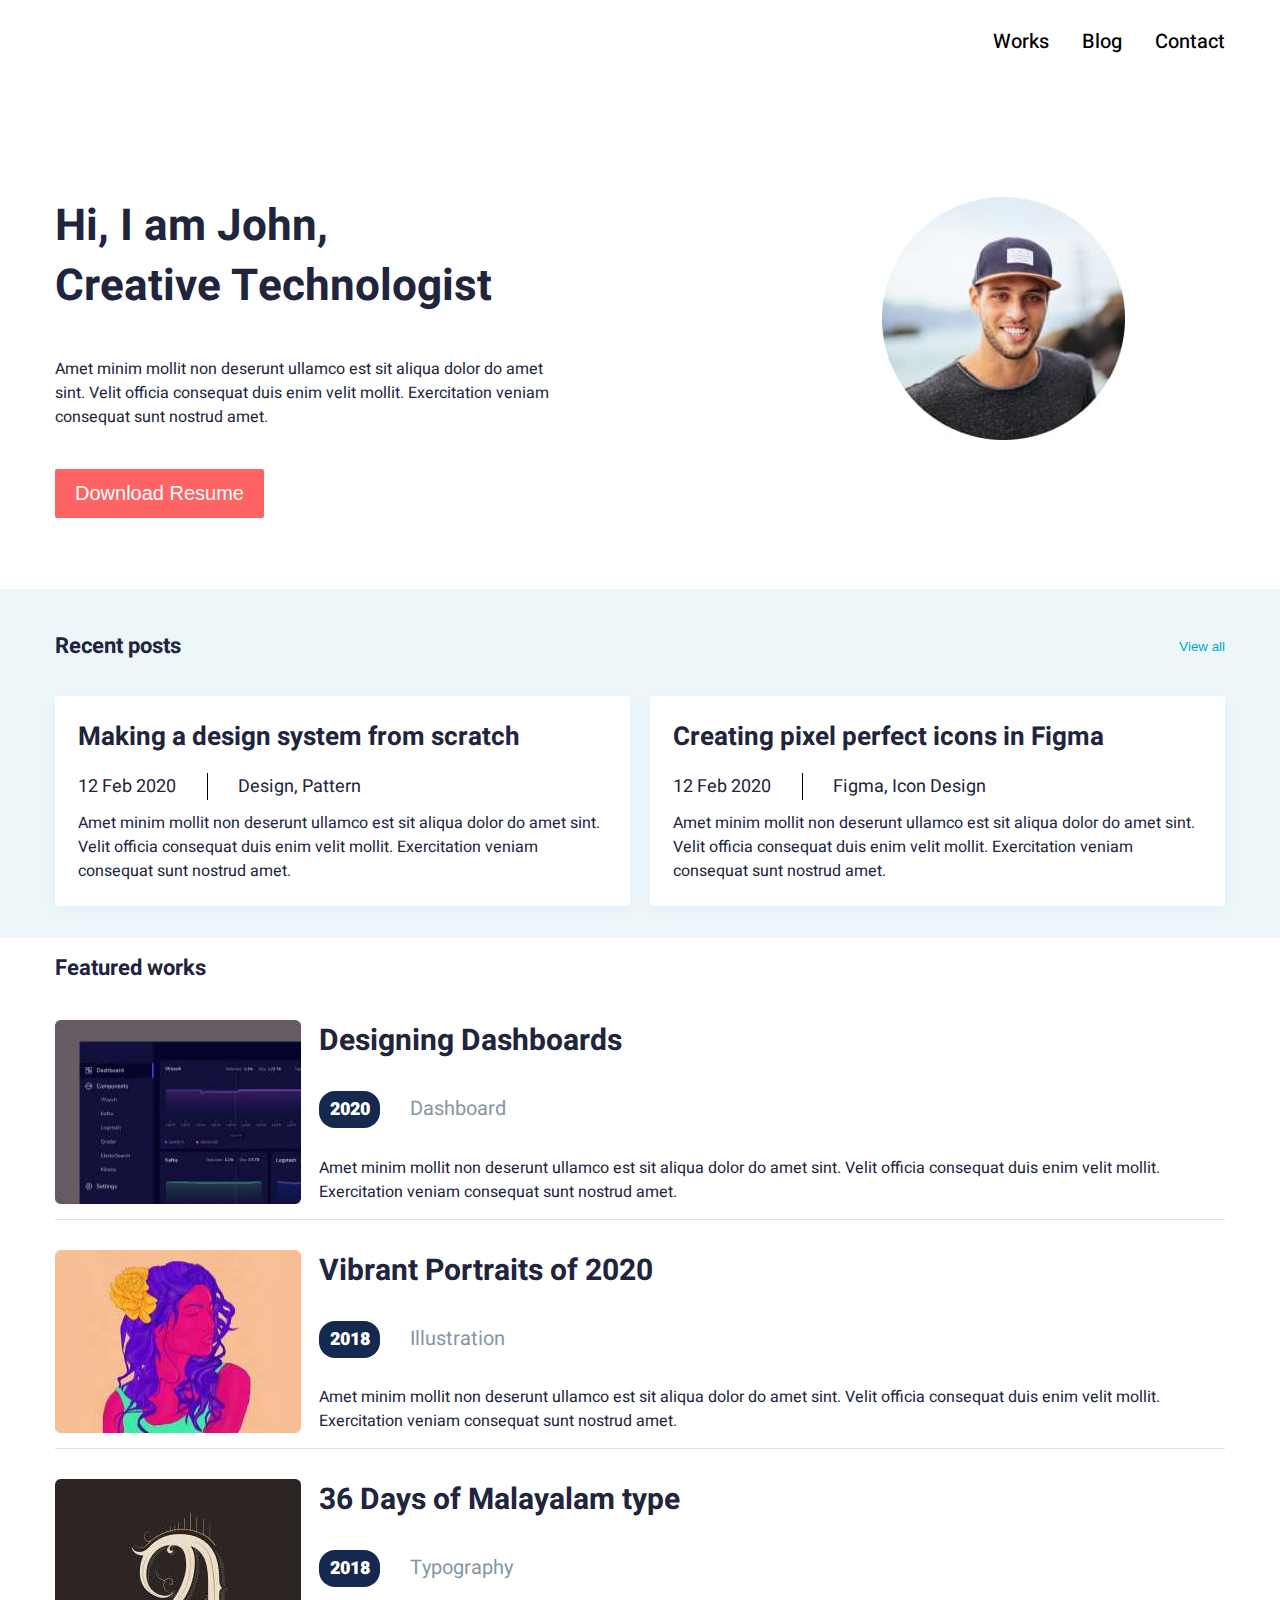
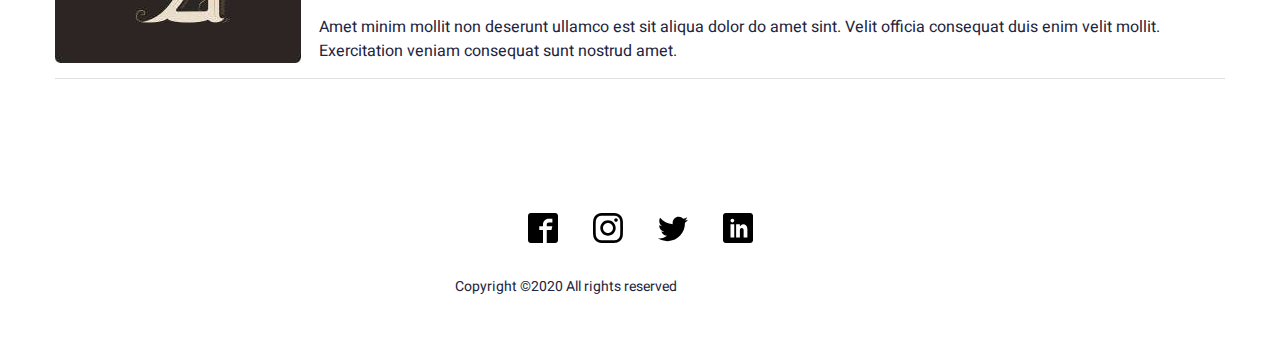
==== commit d85d4837: "Fixed bugs" ====
--- a/index.html
+++ b/index.html
@@ -67,7 +67,7 @@
                         View all
                     </button>
                 </div>
-            <ul class="p    ost-list">
+            <ul class="post-list">
                 <li class="post-item">
                     <h3 class="post-item-title">Making a design system from scratch</h3>
                     <div class="post-item-wrapper">
--- a/css/styles.css
+++ b/css/styles.css
@@ -181,7 +181,7 @@
 .works-list{
     margin-top: 22px;
 }
-.works-item,{
+.works-item{
     display: flex;
     padding-bottom: 15px;
     border-bottom: 1px solid #E0E0E0;
